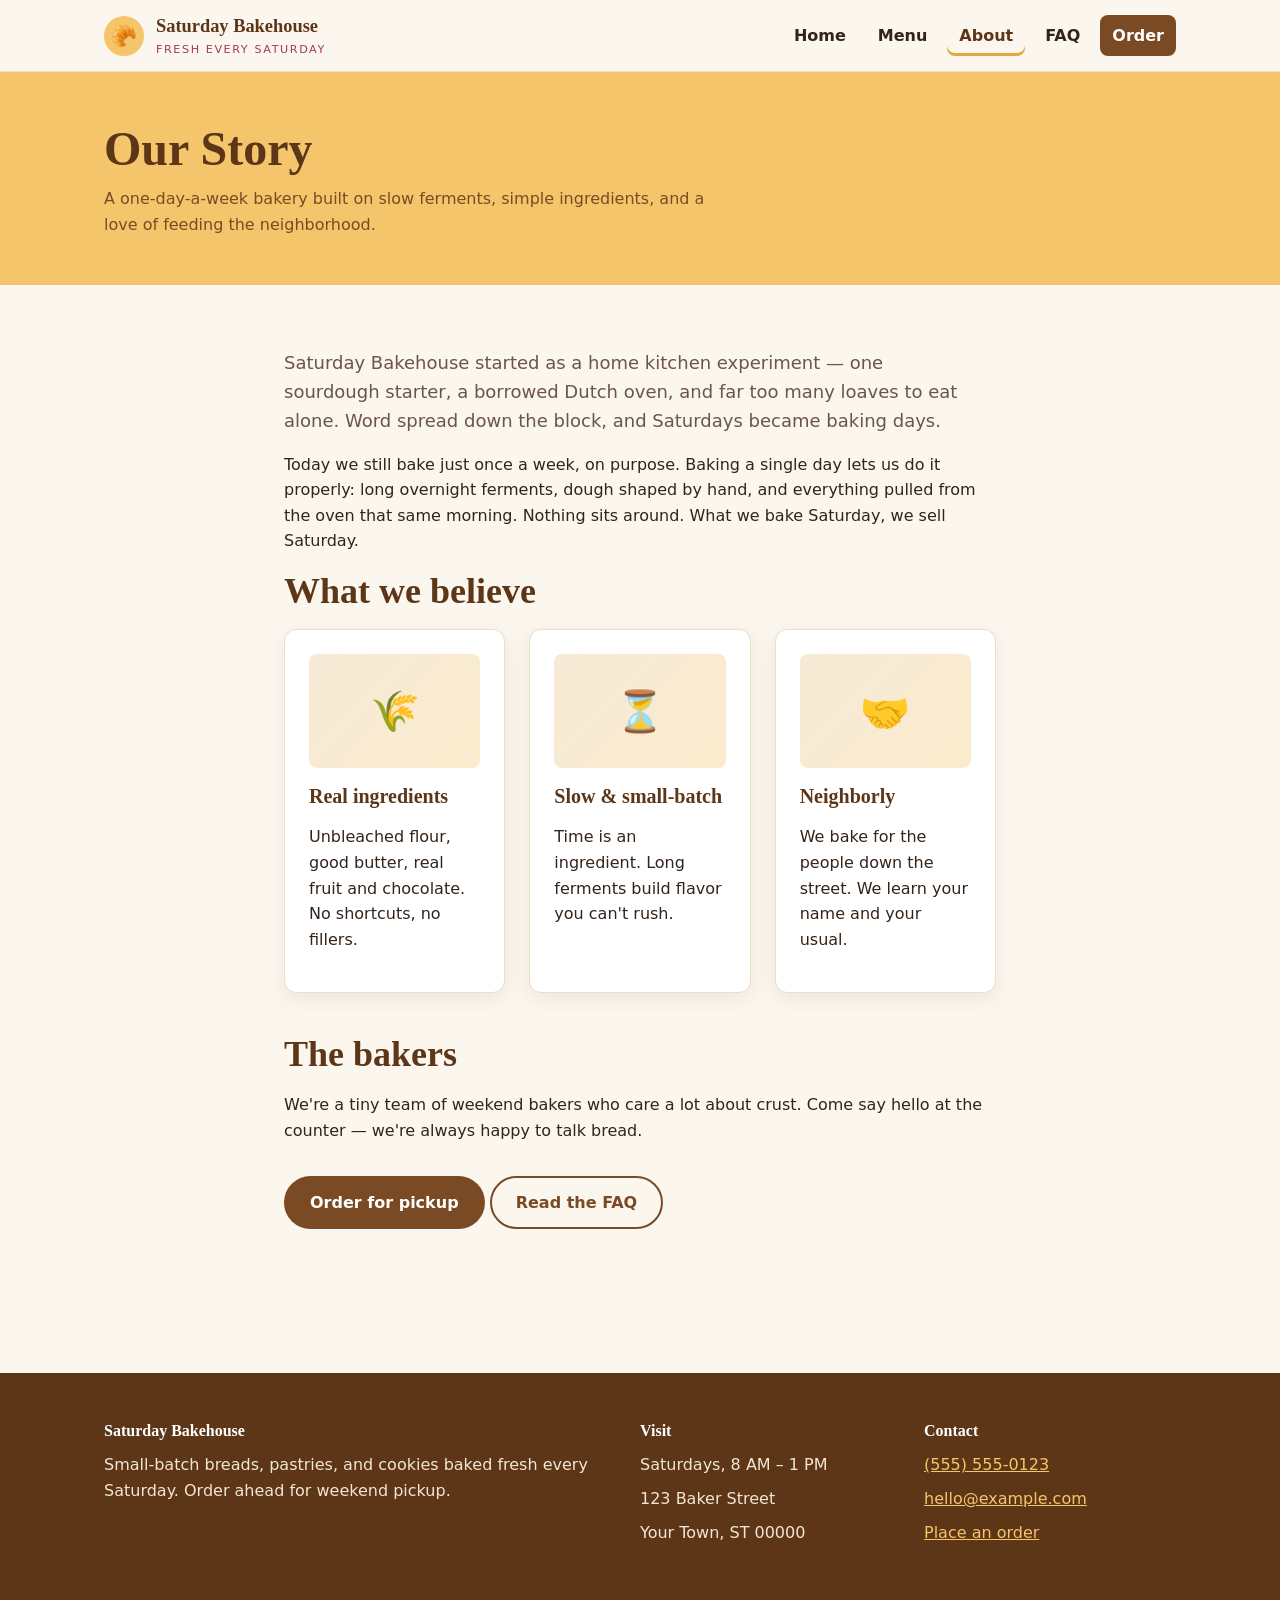
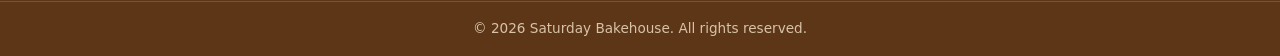
==== about.html @ 0af16031 "Build Saturday Bakehouse website (home, menu, order, about, FAQ) Add a simple static site with no us" ====
<!DOCTYPE html>
<html lang="en">
<head>
  <meta charset="UTF-8" />
  <meta name="viewport" content="width=device-width, initial-scale=1.0" />
  <title>About — Saturday Bakehouse</title>
  <meta name="description" content="The story behind Saturday Bakehouse: a small-batch weekend bakery focused on real ingredients, slow ferments, and neighborly service." />
  <link rel="stylesheet" href="css/styles.css" />
</head>
<body>
  <a class="skip-link" href="#main">Skip to content</a>

  <header class="site-header">
    <nav class="nav container" aria-label="Primary">
      <a class="brand" href="index.html">
        <span class="brand__mark" aria-hidden="true">🥐</span>
        <span class="brand__name">Saturday Bakehouse<small>Fresh every Saturday</small></span>
      </a>
      <button class="nav__toggle" type="button" aria-expanded="false" aria-controls="nav-menu" aria-label="Toggle navigation menu">
        <span class="nav__toggle-bar" aria-hidden="true"></span>
      </button>
      <ul class="nav__menu" id="nav-menu">
        <li><a href="index.html">Home</a></li>
        <li><a href="menu.html">Menu</a></li>
        <li><a href="about.html" aria-current="page">About</a></li>
        <li><a href="faq.html">FAQ</a></li>
        <li><a class="nav__cta" href="order.html">Order</a></li>
      </ul>
    </nav>
  </header>

  <main id="main">
    <div class="page-header">
      <div class="container">
        <h1>Our Story</h1>
        <p>A one-day-a-week bakery built on slow ferments, simple ingredients, and a love of feeding the neighborhood.</p>
      </div>
    </div>

    <section class="section">
      <div class="container" style="max-width: 760px;">
        <!-- TODO(owner): replace with your real story -->
        <p class="lead">
          Saturday Bakehouse started as a home kitchen experiment — one sourdough
          starter, a borrowed Dutch oven, and far too many loaves to eat alone.
          Word spread down the block, and Saturdays became baking days.
        </p>
        <p>
          Today we still bake just once a week, on purpose. Baking a single day
          lets us do it properly: long overnight ferments, dough shaped by hand,
          and everything pulled from the oven that same morning. Nothing sits
          around. What we bake Saturday, we sell Saturday.
        </p>
        <h2>What we believe</h2>
        <div class="grid grid--3" style="margin-top: 1rem;">
          <article class="card">
            <div class="card__media" aria-hidden="true">🌾</div>
            <h3>Real ingredients</h3>
            <p>Unbleached flour, good butter, real fruit and chocolate. No shortcuts, no fillers.</p>
          </article>
          <article class="card">
            <div class="card__media" aria-hidden="true">⏳</div>
            <h3>Slow &amp; small-batch</h3>
            <p>Time is an ingredient. Long ferments build flavor you can't rush.</p>
          </article>
          <article class="card">
            <div class="card__media" aria-hidden="true">🤝</div>
            <h3>Neighborly</h3>
            <p>We bake for the people down the street. We learn your name and your usual.</p>
          </article>
        </div>

        <h2 style="margin-top: 2.5rem;">The bakers</h2>
        <p>
          <!-- TODO(owner): real team bio -->
          We're a tiny team of weekend bakers who care a lot about crust. Come say
          hello at the counter — we're always happy to talk bread.
        </p>

        <p style="margin-top: 2rem;">
          <a class="btn btn--primary" href="order.html">Order for pickup</a>
          <a class="btn btn--ghost" href="faq.html">Read the FAQ</a>
        </p>
      </div>
    </section>
  </main>

  <footer class="site-footer">
    <div class="container footer-grid">
      <div>
        <h4>Saturday Bakehouse</h4>
        <p>Small-batch breads, pastries, and cookies baked fresh every Saturday. Order ahead for weekend pickup.</p>
      </div>
      <div>
        <h4>Visit</h4>
        <ul>
          <li>Saturdays, 8 AM – 1 PM</li>
          <li>123 Baker Street</li>
          <li>Your Town, ST 00000</li>
        </ul>
      </div>
      <div>
        <h4>Contact</h4>
        <ul>
          <li><a href="tel:+15555550123">(555) 555-0123</a></li>
          <li><a href="mailto:hello@example.com">hello@example.com</a></li>
          <li><a href="order.html">Place an order</a></li>
        </ul>
      </div>
    </div>
    <div class="footer-bottom">
      <div class="container">© <span id="year">2026</span> Saturday Bakehouse. All rights reserved.</div>
    </div>
  </footer>

  <script src="js/main.js"></script>
  <script>document.getElementById("year").textContent = new Date().getFullYear();</script>
</body>
</html>
---- css/styles.css ----
/* ==========================================================================
   Saturday Bakehouse — shared stylesheet
   Plain CSS, mobile-first. Design tokens live in :root.
   ========================================================================== */

/* ---- Design tokens ------------------------------------------------------- */
:root {
  /* Warm bakery palette */
  --color-crust: #7a4a24;      /* deep brown  */
  --color-crust-dark: #5c3617;
  --color-butter: #f4c56b;     /* golden accent */
  --color-butter-dark: #e0a940;
  --color-cream: #fbf6ee;      /* page background */
  --color-flour: #ffffff;      /* cards */
  --color-berry: #a23b57;      /* secondary accent */
  --color-ink: #33241a;        /* body text */
  --color-ink-soft: #6b5647;
  --color-line: #eaddc9;       /* borders */

  /* Typography */
  --font-display: "Georgia", "Times New Roman", serif;
  --font-body: system-ui, -apple-system, "Segoe UI", Roboto, Helvetica, Arial, sans-serif;

  /* Spacing scale */
  --space-1: 0.25rem;
  --space-2: 0.5rem;
  --space-3: 0.75rem;
  --space-4: 1rem;
  --space-5: 1.5rem;
  --space-6: 2rem;
  --space-7: 3rem;
  --space-8: 4rem;

  /* Radius & shadow */
  --radius: 12px;
  --radius-sm: 8px;
  --shadow: 0 6px 20px rgba(90, 54, 23, 0.08);
  --shadow-lg: 0 12px 32px rgba(90, 54, 23, 0.14);

  /* Layout */
  --max-width: 1120px;
}

/* ---- Reset-ish ----------------------------------------------------------- */
*,
*::before,
*::after {
  box-sizing: border-box;
}

html {
  scroll-behavior: smooth;
}

body {
  margin: 0;
  font-family: var(--font-body);
  color: var(--color-ink);
  background: var(--color-cream);
  line-height: 1.6;
  -webkit-font-smoothing: antialiased;
}

img {
  max-width: 100%;
  display: block;
}

a {
  color: var(--color-crust);
}

h1, h2, h3, h4 {
  font-family: var(--font-display);
  line-height: 1.2;
  color: var(--color-crust-dark);
  margin: 0 0 var(--space-4);
}

h1 { font-size: clamp(2rem, 5vw, 3rem); }
h2 { font-size: clamp(1.5rem, 3.5vw, 2.25rem); }
h3 { font-size: 1.25rem; }

p { margin: 0 0 var(--space-4); }

/* ---- Utilities ----------------------------------------------------------- */
.container {
  width: 100%;
  max-width: var(--max-width);
  margin-inline: auto;
  padding-inline: var(--space-5);
}

.section {
  padding-block: var(--space-8);
}

.section--tint {
  background: #f6ead6;
}

.eyebrow {
  text-transform: uppercase;
  letter-spacing: 0.12em;
  font-size: 0.8rem;
  font-weight: 700;
  color: var(--color-berry);
  margin-bottom: var(--space-2);
}

.lead {
  font-size: 1.125rem;
  color: var(--color-ink-soft);
  max-width: 60ch;
}

.text-center { text-align: center; }
.center-block { margin-inline: auto; }

/* ---- Buttons ------------------------------------------------------------- */
.btn {
  display: inline-block;
  padding: var(--space-3) var(--space-5);
  border-radius: 999px;
  font-weight: 700;
  text-decoration: none;
  border: 2px solid transparent;
  cursor: pointer;
  font-size: 1rem;
  transition: transform 0.08s ease, background-color 0.15s ease, box-shadow 0.15s ease;
}

.btn:active { transform: translateY(1px); }

.btn--primary {
  background: var(--color-crust);
  color: #fff;
}
.btn--primary:hover { background: var(--color-crust-dark); }

.btn--accent {
  background: var(--color-butter);
  color: var(--color-crust-dark);
}
.btn--accent:hover { background: var(--color-butter-dark); }

.btn--ghost {
  background: transparent;
  color: var(--color-crust);
  border-color: var(--color-crust);
}
.btn--ghost:hover { background: rgba(122, 74, 36, 0.08); }

/* Visible focus for keyboard users */
a:focus-visible,
button:focus-visible,
.btn:focus-visible,
input:focus-visible,
select:focus-visible,
textarea:focus-visible,
summary:focus-visible {
  outline: 3px solid var(--color-berry);
  outline-offset: 2px;
}

/* ---- Skip link ----------------------------------------------------------- */
.skip-link {
  position: absolute;
  left: -999px;
  top: 0;
  background: var(--color-crust-dark);
  color: #fff;
  padding: var(--space-2) var(--space-4);
  z-index: 100;
  border-radius: 0 0 var(--radius-sm) 0;
}
.skip-link:focus {
  left: 0;
}

/* ---- Header / nav -------------------------------------------------------- */
.site-header {
  position: sticky;
  top: 0;
  z-index: 50;
  background: var(--color-cream);
  border-bottom: 1px solid var(--color-line);
}

.nav {
  display: flex;
  align-items: center;
  justify-content: space-between;
  gap: var(--space-4);
  padding-block: var(--space-3);
}

.brand {
  display: inline-flex;
  align-items: center;
  gap: var(--space-3);
  text-decoration: none;
  color: var(--color-crust-dark);
  font-family: var(--font-display);
  font-weight: 700;
  font-size: 1.15rem;
}

.brand__mark {
  width: 40px;
  height: 40px;
  flex: 0 0 auto;
  border-radius: 50%;
  background: var(--color-butter);
  display: grid;
  place-items: center;
  font-size: 1.3rem;
}

.brand__name small {
  display: block;
  font-family: var(--font-body);
  font-weight: 500;
  font-size: 0.7rem;
  letter-spacing: 0.14em;
  text-transform: uppercase;
  color: var(--color-berry);
}

.nav__toggle {
  display: inline-flex;
  align-items: center;
  justify-content: center;
  width: 44px;
  height: 44px;
  background: transparent;
  border: 1px solid var(--color-line);
  border-radius: var(--radius-sm);
  cursor: pointer;
}
.nav__toggle-bar,
.nav__toggle-bar::before,
.nav__toggle-bar::after {
  content: "";
  display: block;
  width: 22px;
  height: 2px;
  background: var(--color-crust-dark);
  position: relative;
}
.nav__toggle-bar::before { position: absolute; top: -7px; }
.nav__toggle-bar::after  { position: absolute; top: 7px; }

.nav__menu {
  list-style: none;
  margin: 0;
  padding: 0;
  display: flex;
  gap: var(--space-2);
  align-items: center;
}

.nav__menu a {
  display: block;
  padding: var(--space-2) var(--space-3);
  text-decoration: none;
  color: var(--color-ink);
  font-weight: 600;
  border-radius: var(--radius-sm);
}
.nav__menu a:hover { background: rgba(122, 74, 36, 0.08); }
.nav__menu a[aria-current="page"] {
  color: var(--color-crust-dark);
  box-shadow: inset 0 -3px 0 var(--color-butter-dark);
}
.nav__menu .nav__cta {
  background: var(--color-crust);
  color: #fff;
}
.nav__menu .nav__cta:hover { background: var(--color-crust-dark); }

/* Mobile nav */
@media (max-width: 800px) {
  .nav__menu {
    position: absolute;
    left: 0;
    right: 0;
    top: 100%;
    flex-direction: column;
    align-items: stretch;
    gap: 0;
    background: var(--color-cream);
    border-bottom: 1px solid var(--color-line);
    padding: var(--space-3) var(--space-5) var(--space-5);
    box-shadow: var(--shadow);
    display: none;
  }
  .nav__menu.is-open { display: flex; }
  .nav__menu a { padding: var(--space-3); }
  .nav { position: relative; }
}
@media (min-width: 801px) {
  .nav__toggle { display: none; }
}

/* ---- Hero ---------------------------------------------------------------- */
.hero {
  background:
    radial-gradient(1200px 400px at 80% -10%, rgba(244, 197, 107, 0.35), transparent),
    var(--color-cream);
}
.hero__inner {
  display: grid;
  gap: var(--space-6);
  align-items: center;
  padding-block: var(--space-8);
}
@media (min-width: 801px) {
  .hero__inner { grid-template-columns: 1.1fr 0.9fr; }
}
.hero__actions {
  display: flex;
  flex-wrap: wrap;
  gap: var(--space-3);
  margin-top: var(--space-5);
}
.hero__art {
  aspect-ratio: 4 / 3;
  border-radius: var(--radius);
  background: linear-gradient(135deg, var(--color-butter), var(--color-berry));
  box-shadow: var(--shadow-lg);
  display: grid;
  place-items: center;
  color: #fff;
  font-size: 5rem;
}

/* ---- Info strip ---------------------------------------------------------- */
.info-strip {
  display: grid;
  gap: var(--space-4);
  grid-template-columns: 1fr;
}
@media (min-width: 640px) {
  .info-strip { grid-template-columns: repeat(3, 1fr); }
}
.info-strip__item {
  background: var(--color-flour);
  border: 1px solid var(--color-line);
  border-radius: var(--radius);
  padding: var(--space-5);
  text-align: center;
}
.info-strip__item h3 { margin-bottom: var(--space-1); }

/* ---- Card grids ---------------------------------------------------------- */
.grid {
  display: grid;
  gap: var(--space-5);
  grid-template-columns: 1fr;
}
@media (min-width: 640px) {
  .grid--2 { grid-template-columns: repeat(2, 1fr); }
  .grid--3 { grid-template-columns: repeat(2, 1fr); }
}
@media (min-width: 900px) {
  .grid--3 { grid-template-columns: repeat(3, 1fr); }
}

.card {
  background: var(--color-flour);
  border: 1px solid var(--color-line);
  border-radius: var(--radius);
  padding: var(--space-5);
  box-shadow: var(--shadow);
}
.card__media {
  aspect-ratio: 3 / 2;
  border-radius: var(--radius-sm);
  margin-bottom: var(--space-4);
  display: grid;
  place-items: center;
  font-size: 2.5rem;
  background: linear-gradient(135deg, #f6ead6, #f4c56b55);
}

/* ---- Menu items ---------------------------------------------------------- */
.menu-category { margin-bottom: var(--space-7); }
.menu-category:last-child { margin-bottom: 0; }

.menu-list {
  list-style: none;
  margin: 0;
  padding: 0;
  display: grid;
  gap: var(--space-4);
}
@media (min-width: 720px) {
  .menu-list { grid-template-columns: repeat(2, 1fr); }
}

.menu-item {
  background: var(--color-flour);
  border: 1px solid var(--color-line);
  border-radius: var(--radius);
  padding: var(--space-4) var(--space-5);
}
.menu-item__head {
  display: flex;
  justify-content: space-between;
  align-items: baseline;
  gap: var(--space-3);
}
.menu-item__name { margin: 0; font-size: 1.1rem; }
.menu-item__price {
  font-weight: 700;
  color: var(--color-crust);
  white-space: nowrap;
}
.menu-item__desc {
  margin: var(--space-2) 0 0;
  color: var(--color-ink-soft);
  font-size: 0.95rem;
}
.tag {
  display: inline-block;
  margin-top: var(--space-3);
  margin-right: var(--space-2);
  font-size: 0.72rem;
  font-weight: 700;
  letter-spacing: 0.06em;
  text-transform: uppercase;
  padding: 2px 8px;
  border-radius: 999px;
  background: #efe3d0;
  color: var(--color-crust-dark);
}
.tag--v  { background: #dcedd4; color: #35662a; }
.tag--gf { background: #dfe7f3; color: #2f4d80; }

/* ---- Forms --------------------------------------------------------------- */
.form {
  background: var(--color-flour);
  border: 1px solid var(--color-line);
  border-radius: var(--radius);
  padding: var(--space-6);
  box-shadow: var(--shadow);
}
.form__row {
  display: grid;
  gap: var(--space-4);
  grid-template-columns: 1fr;
  margin-bottom: var(--space-4);
}
@media (min-width: 640px) {
  .form__row--2 { grid-template-columns: repeat(2, 1fr); }
}
.field { display: flex; flex-direction: column; gap: var(--space-2); }
.field label { font-weight: 600; }
.field .req { color: var(--color-berry); }
.field input,
.field select,
.field textarea {
  font: inherit;
  color: inherit;
  padding: var(--space-3);
  border: 1px solid #d9c7ad;
  border-radius: var(--radius-sm);
  background: #fff;
  width: 100%;
}
.field textarea { min-height: 110px; resize: vertical; }
.field__hint { font-size: 0.85rem; color: var(--color-ink-soft); }

fieldset {
  border: 1px solid var(--color-line);
  border-radius: var(--radius);
  padding: var(--space-5);
  margin: 0 0 var(--space-4);
}
fieldset legend {
  font-family: var(--font-display);
  font-weight: 700;
  padding-inline: var(--space-2);
  color: var(--color-crust-dark);
}

.order-line {
  display: grid;
  grid-template-columns: 1fr auto;
  align-items: center;
  gap: var(--space-3);
  padding-block: var(--space-2);
  border-bottom: 1px dashed var(--color-line);
}
.order-line:last-child { border-bottom: 0; }
.order-line__qty { width: 84px; }
.order-line__meta { color: var(--color-ink-soft); font-size: 0.9rem; }

.form__actions {
  display: flex;
  flex-wrap: wrap;
  gap: var(--space-3);
  align-items: center;
  margin-top: var(--space-4);
}

.form-status {
  margin-top: var(--space-4);
  padding: var(--space-4);
  border-radius: var(--radius-sm);
  display: none;
}
.form-status.is-error {
  display: block;
  background: #fbe4e4;
  color: #8a2020;
  border: 1px solid #f0b7b7;
}
.form-status.is-success {
  display: block;
  background: #e4f4df;
  color: #2f662a;
  border: 1px solid #b9e0ac;
}

.fallback-note {
  margin-top: var(--space-5);
  font-size: 0.95rem;
  color: var(--color-ink-soft);
}

/* ---- FAQ accordion ------------------------------------------------------- */
.faq-item {
  background: var(--color-flour);
  border: 1px solid var(--color-line);
  border-radius: var(--radius);
  margin-bottom: var(--space-3);
  overflow: hidden;
}
.faq-item summary {
  cursor: pointer;
  padding: var(--space-4) var(--space-5);
  font-weight: 700;
  font-family: var(--font-display);
  color: var(--color-crust-dark);
  list-style: none;
  display: flex;
  justify-content: space-between;
  align-items: center;
  gap: var(--space-3);
}
.faq-item summary::-webkit-details-marker { display: none; }
.faq-item summary::after {
  content: "+";
  font-size: 1.4rem;
  line-height: 1;
  color: var(--color-butter-dark);
}
.faq-item[open] summary::after { content: "\2013"; }
.faq-item__body {
  padding: 0 var(--space-5) var(--space-5);
  color: var(--color-ink-soft);
}

/* ---- Footer -------------------------------------------------------------- */
.site-footer {
  background: var(--color-crust-dark);
  color: #f3e6d4;
  margin-top: var(--space-8);
}
.site-footer a { color: var(--color-butter); }
.footer-grid {
  display: grid;
  gap: var(--space-6);
  grid-template-columns: 1fr;
  padding-block: var(--space-7);
}
@media (min-width: 720px) {
  .footer-grid { grid-template-columns: 2fr 1fr 1fr; }
}
.footer-grid h4 {
  color: #fff;
  font-size: 1rem;
  margin-bottom: var(--space-3);
}
.footer-grid ul { list-style: none; margin: 0; padding: 0; }
.footer-grid li { margin-bottom: var(--space-2); }
.footer-bottom {
  border-top: 1px solid rgba(255, 255, 255, 0.15);
  padding-block: var(--space-4);
  font-size: 0.85rem;
  color: #d8c3a8;
  text-align: center;
}

/* ---- Page header (interior pages) --------------------------------------- */
.page-header {
  background: var(--color-butter);
  color: var(--color-crust-dark);
}
.page-header .container { padding-block: var(--space-7); }
.page-header h1 { margin-bottom: var(--space-2); }
.page-header p { margin: 0; color: var(--color-crust); max-width: 60ch; }

/* Reduced motion */
@media (prefers-reduced-motion: reduce) {
  * { scroll-behavior: auto; }
  .btn, .btn:active { transition: none; transform: none; }
}
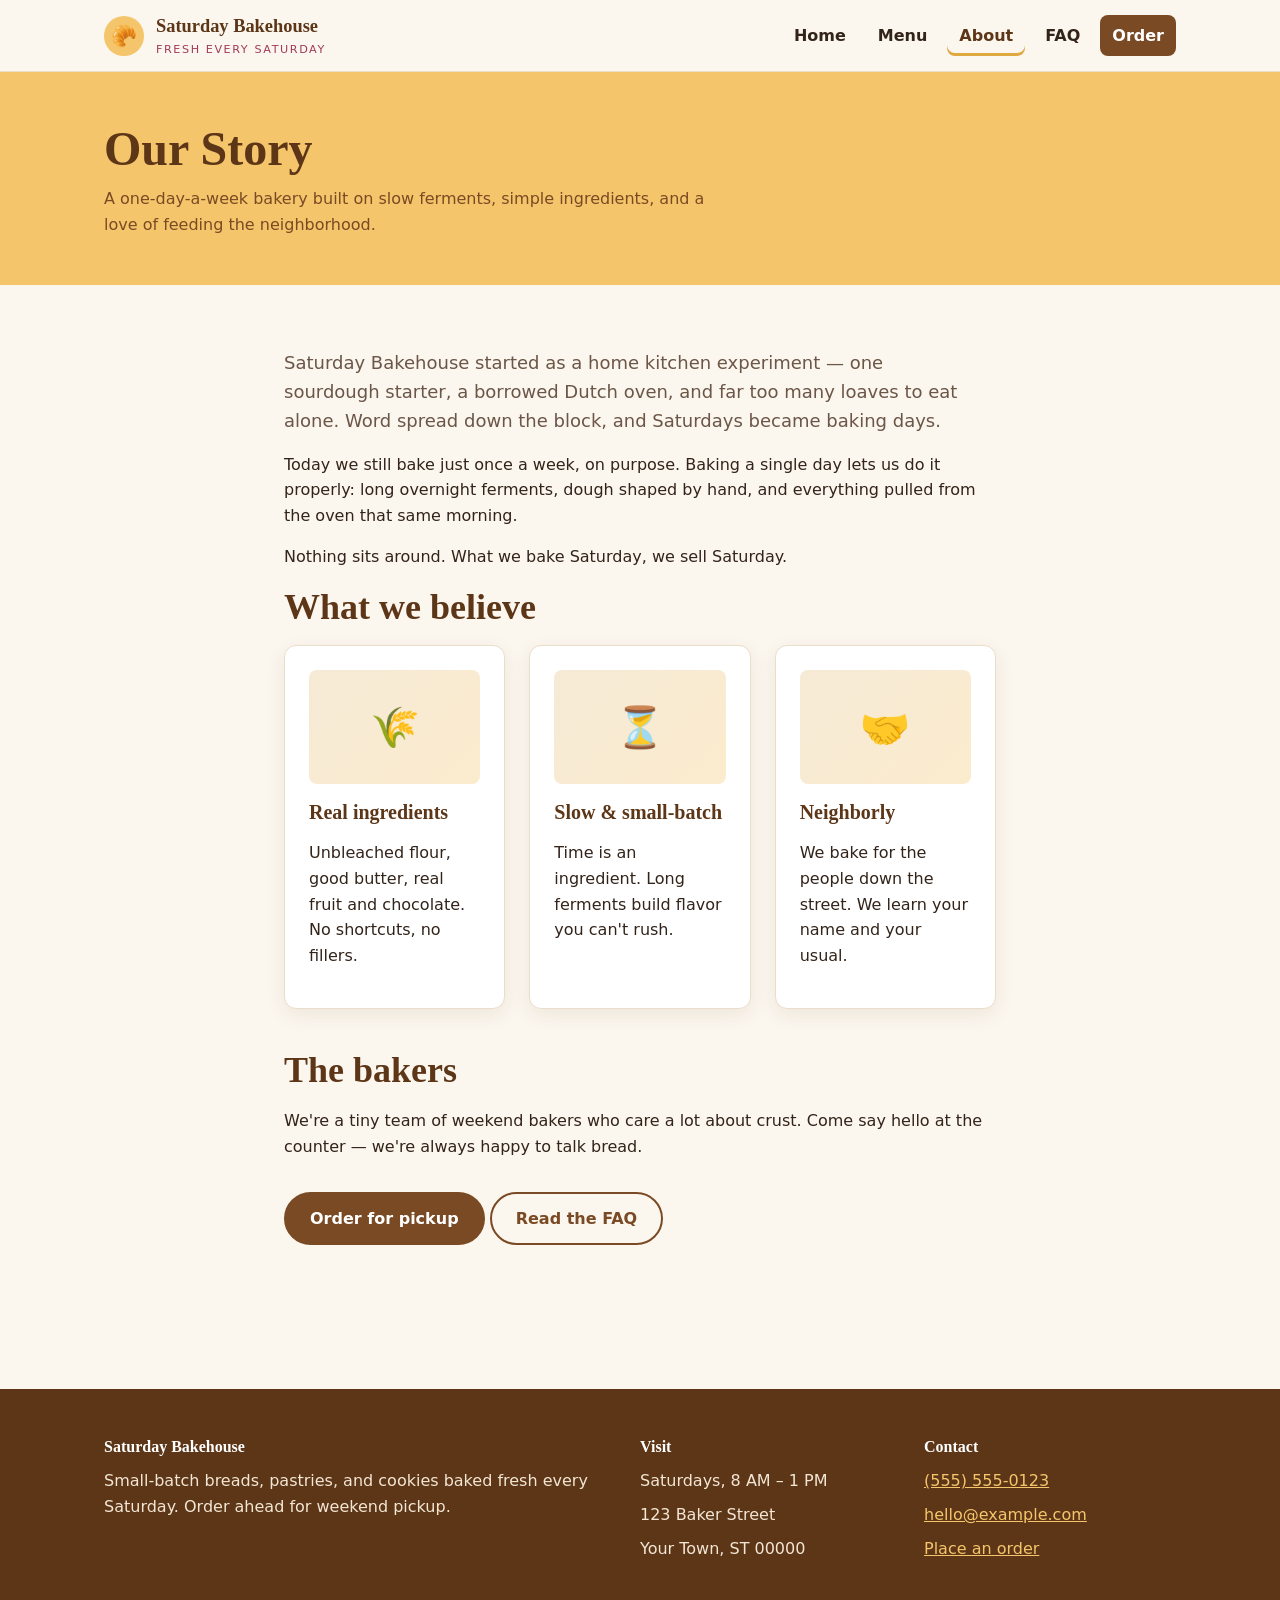
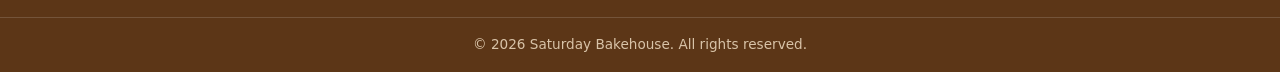
==== commit 68e32048: "Reformat About "Our Story" text for readability Split the dense second story paragraph into two shor" ====
--- a/about.html
+++ b/about.html
@@ -48,8 +48,10 @@
         <p>
           Today we still bake just once a week, on purpose. Baking a single day
           lets us do it properly: long overnight ferments, dough shaped by hand,
-          and everything pulled from the oven that same morning. Nothing sits
-          around. What we bake Saturday, we sell Saturday.
+          and everything pulled from the oven that same morning.
+        </p>
+        <p>
+          Nothing sits around. What we bake Saturday, we sell Saturday.
         </p>
         <h2>What we believe</h2>
         <div class="grid grid--3" style="margin-top: 1rem;">
